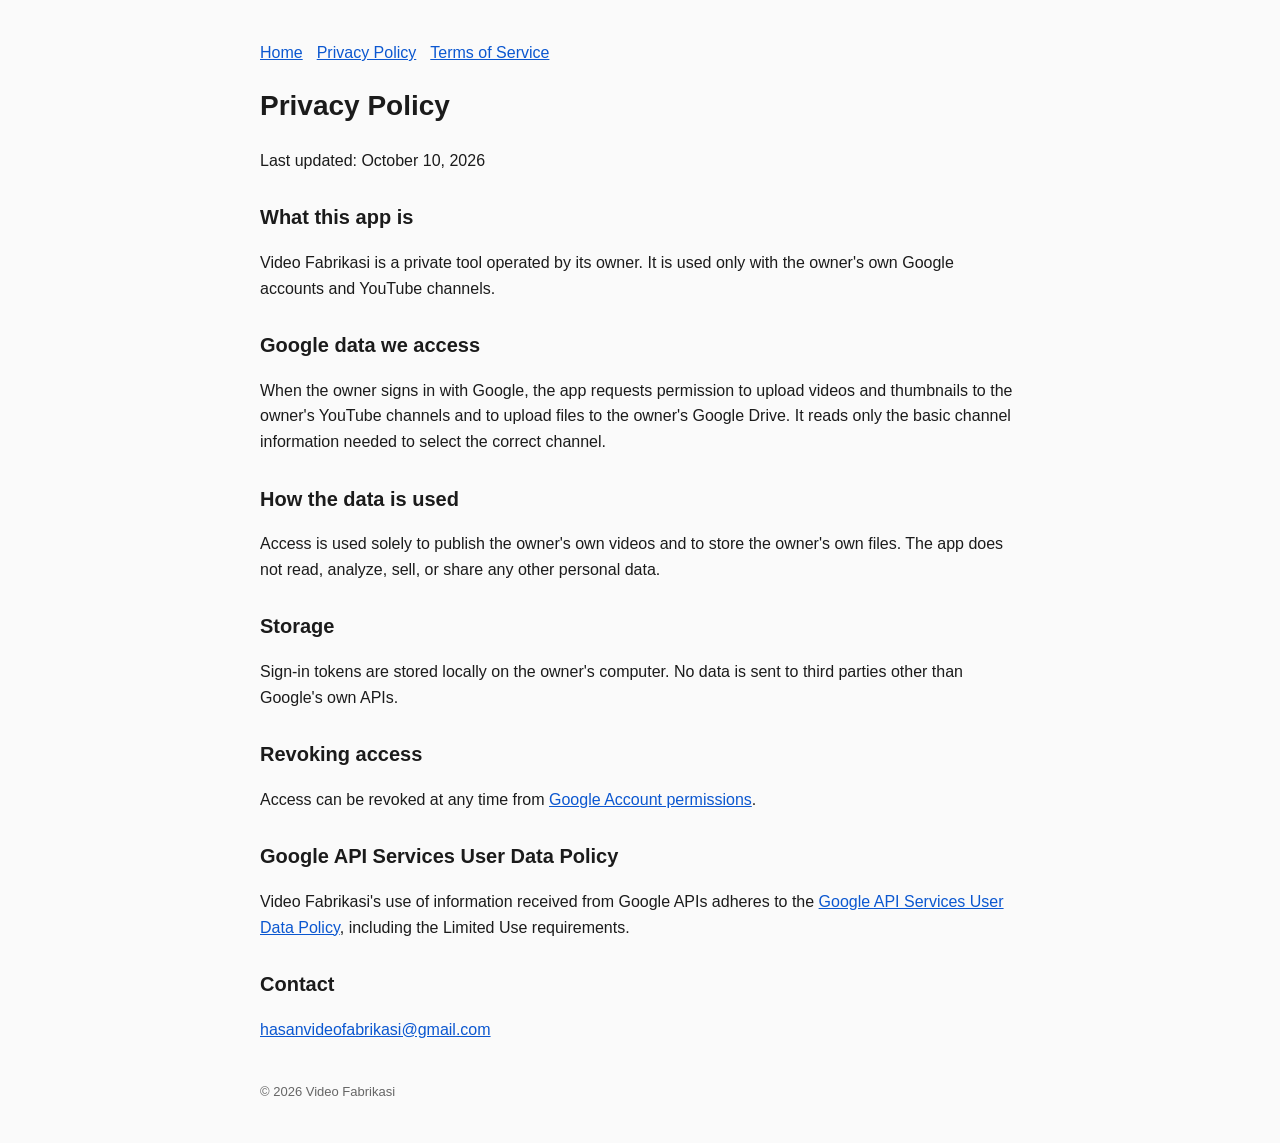
==== privacy.html @ 9af5bbc6 "Video Fabrikasi: home, privacy policy, terms Co-Authored-By: Claude Opus 5.5 <noreply@anthropic.com>" ====
<!doctype html><html lang="en"><head><meta charset="utf-8"><meta name="viewport" content="width=device-width,initial-scale=1"><title>Privacy Policy · Video Fabrikasi</title><link rel="stylesheet" href="style.css"></head>
<body><nav><a href="index.html">Home</a><a href="privacy.html">Privacy Policy</a><a href="terms.html">Terms of Service</a></nav>
<h1>Privacy Policy</h1><p>Last updated: October 10, 2026</p>
<h2>What this app is</h2><p>Video Fabrikasi is a private tool operated by its owner. It is used only with the owner's own Google accounts and YouTube channels.</p>
<h2>Google data we access</h2><p>When the owner signs in with Google, the app requests permission to upload videos and thumbnails to the owner's YouTube channels and to upload files to the owner's Google Drive. It reads only the basic channel information needed to select the correct channel.</p>
<h2>How the data is used</h2><p>Access is used solely to publish the owner's own videos and to store the owner's own files. The app does not read, analyze, sell, or share any other personal data.</p>
<h2>Storage</h2><p>Sign-in tokens are stored locally on the owner's computer. No data is sent to third parties other than Google's own APIs.</p>
<h2>Revoking access</h2><p>Access can be revoked at any time from <a href="https://myaccount.google.com/permissions">Google Account permissions</a>.</p>
<h2>Google API Services User Data Policy</h2><p>Video Fabrikasi's use of information received from Google APIs adheres to the <a href="https://developers.google.com/terms/api-services-user-data-policy">Google API Services User Data Policy</a>, including the Limited Use requirements.</p>
<h2>Contact</h2><p><a href="mailto:hasanvideofabrikasi@gmail.com">hasanvideofabrikasi@gmail.com</a></p>
<footer>© 2026 Video Fabrikasi</footer></body></html>
---- style.css ----
body{font-family:-apple-system,Segoe UI,Roboto,Arial,sans-serif;max-width:760px;margin:40px auto;padding:0 18px;line-height:1.6;color:#1b1b1b;background:#fafafa}
h1{font-size:28px}h2{font-size:20px;margin-top:28px}a{color:#0b57d0}nav a{margin-right:14px}footer{margin-top:40px;font-size:13px;color:#666}
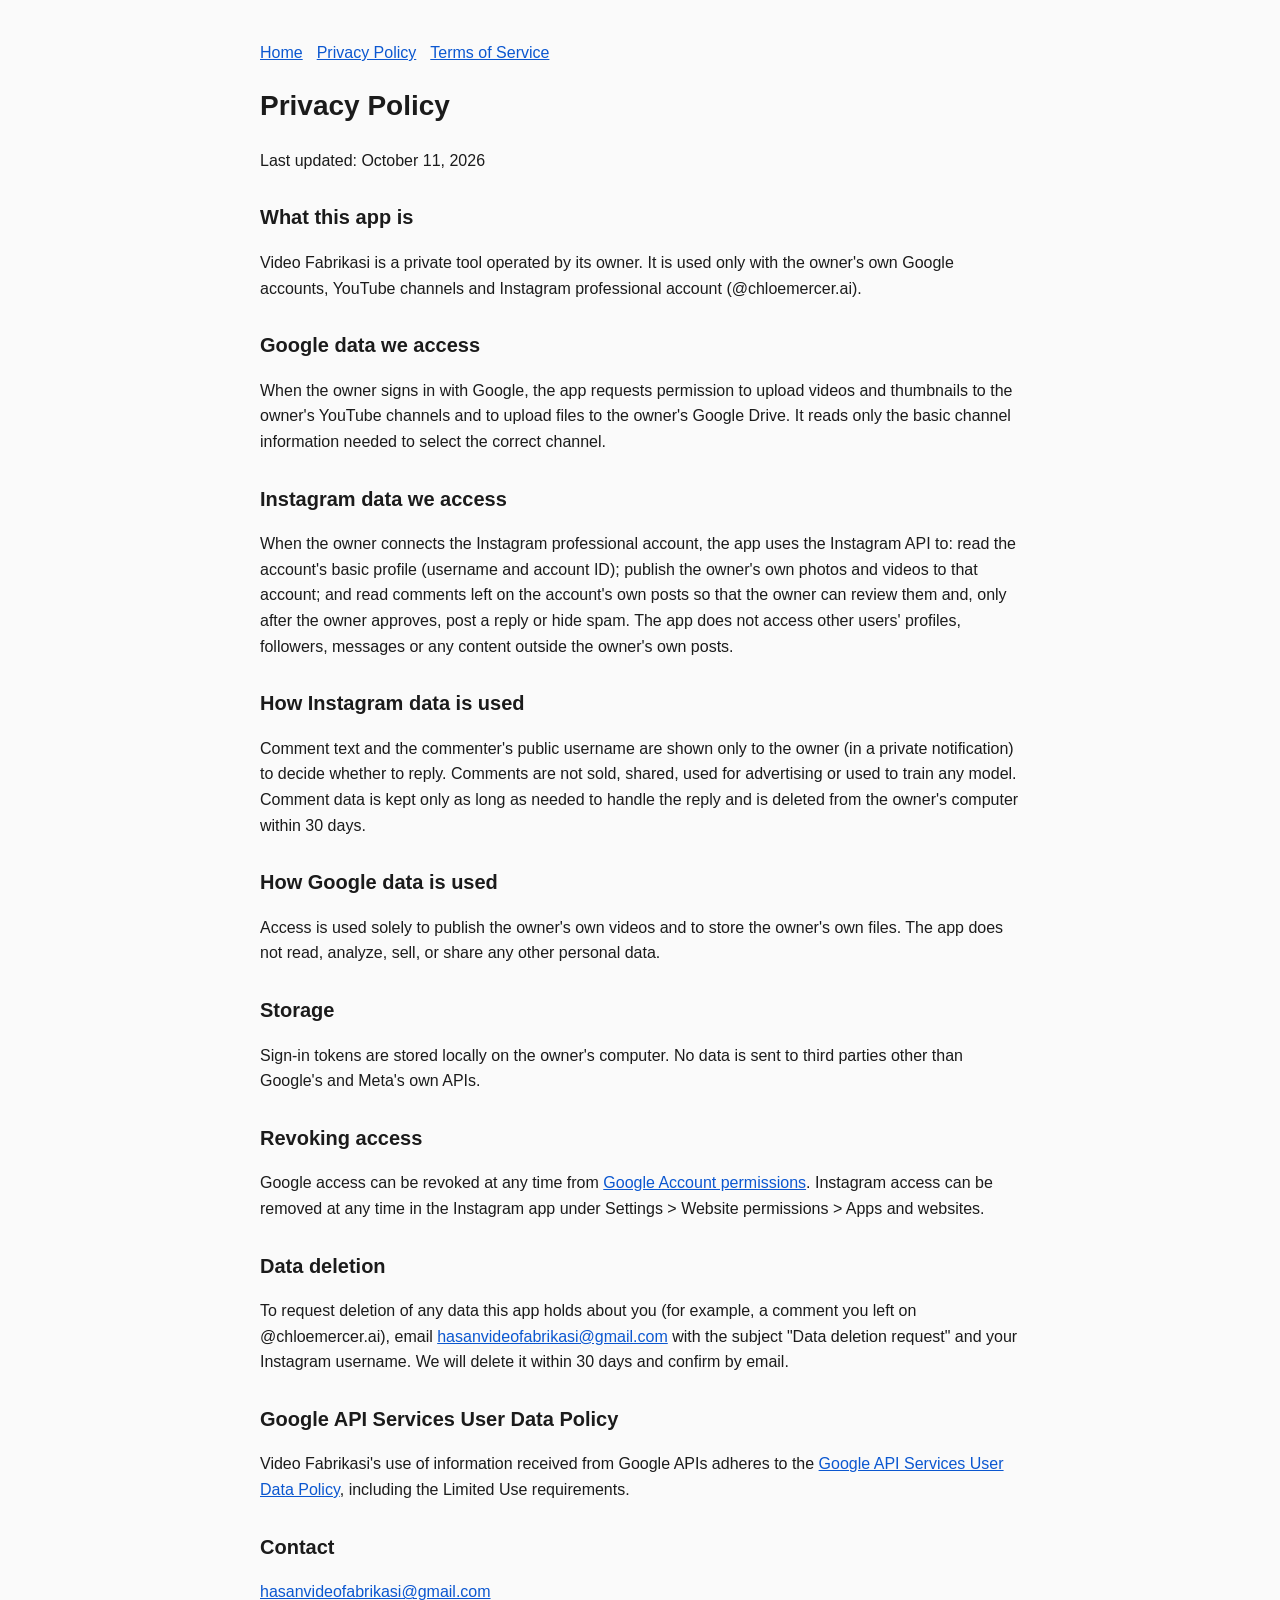
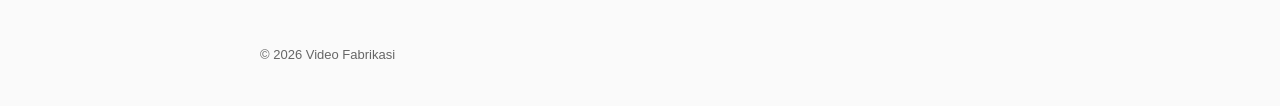
==== commit 1b2dd278: "Privacy policy: Instagram data and deletion" ====
--- a/privacy.html
+++ b/privacy.html
@@ -1,11 +1,14 @@
 <!doctype html><html lang="en"><head><meta charset="utf-8"><meta name="viewport" content="width=device-width,initial-scale=1"><title>Privacy Policy · Video Fabrikasi</title><link rel="stylesheet" href="style.css"></head>
 <body><nav><a href="index.html">Home</a><a href="privacy.html">Privacy Policy</a><a href="terms.html">Terms of Service</a></nav>
-<h1>Privacy Policy</h1><p>Last updated: October 10, 2026</p>
-<h2>What this app is</h2><p>Video Fabrikasi is a private tool operated by its owner. It is used only with the owner's own Google accounts and YouTube channels.</p>
+<h1>Privacy Policy</h1><p>Last updated: October 11, 2026</p>
+<h2>What this app is</h2><p>Video Fabrikasi is a private tool operated by its owner. It is used only with the owner's own Google accounts, YouTube channels and Instagram professional account (@chloemercer.ai).</p>
 <h2>Google data we access</h2><p>When the owner signs in with Google, the app requests permission to upload videos and thumbnails to the owner's YouTube channels and to upload files to the owner's Google Drive. It reads only the basic channel information needed to select the correct channel.</p>
-<h2>How the data is used</h2><p>Access is used solely to publish the owner's own videos and to store the owner's own files. The app does not read, analyze, sell, or share any other personal data.</p>
-<h2>Storage</h2><p>Sign-in tokens are stored locally on the owner's computer. No data is sent to third parties other than Google's own APIs.</p>
-<h2>Revoking access</h2><p>Access can be revoked at any time from <a href="https://myaccount.google.com/permissions">Google Account permissions</a>.</p>
+<h2>Instagram data we access</h2><p>When the owner connects the Instagram professional account, the app uses the Instagram API to: read the account's basic profile (username and account ID); publish the owner's own photos and videos to that account; and read comments left on the account's own posts so that the owner can review them and, only after the owner approves, post a reply or hide spam. The app does not access other users' profiles, followers, messages or any content outside the owner's own posts.</p>
+<h2>How Instagram data is used</h2><p>Comment text and the commenter's public username are shown only to the owner (in a private notification) to decide whether to reply. Comments are not sold, shared, used for advertising or used to train any model. Comment data is kept only as long as needed to handle the reply and is deleted from the owner's computer within 30 days.</p>
+<h2>How Google data is used</h2><p>Access is used solely to publish the owner's own videos and to store the owner's own files. The app does not read, analyze, sell, or share any other personal data.</p>
+<h2>Storage</h2><p>Sign-in tokens are stored locally on the owner's computer. No data is sent to third parties other than Google's and Meta's own APIs.</p>
+<h2>Revoking access</h2><p>Google access can be revoked at any time from <a href="https://myaccount.google.com/permissions">Google Account permissions</a>. Instagram access can be removed at any time in the Instagram app under Settings &gt; Website permissions &gt; Apps and websites.</p>
+<h2>Data deletion</h2><p>To request deletion of any data this app holds about you (for example, a comment you left on @chloemercer.ai), email <a href="mailto:hasanvideofabrikasi@gmail.com?subject=Data%20deletion%20request">hasanvideofabrikasi@gmail.com</a> with the subject "Data deletion request" and your Instagram username. We will delete it within 30 days and confirm by email.</p>
 <h2>Google API Services User Data Policy</h2><p>Video Fabrikasi's use of information received from Google APIs adheres to the <a href="https://developers.google.com/terms/api-services-user-data-policy">Google API Services User Data Policy</a>, including the Limited Use requirements.</p>
 <h2>Contact</h2><p><a href="mailto:hasanvideofabrikasi@gmail.com">hasanvideofabrikasi@gmail.com</a></p>
 <footer>© 2026 Video Fabrikasi</footer></body></html>
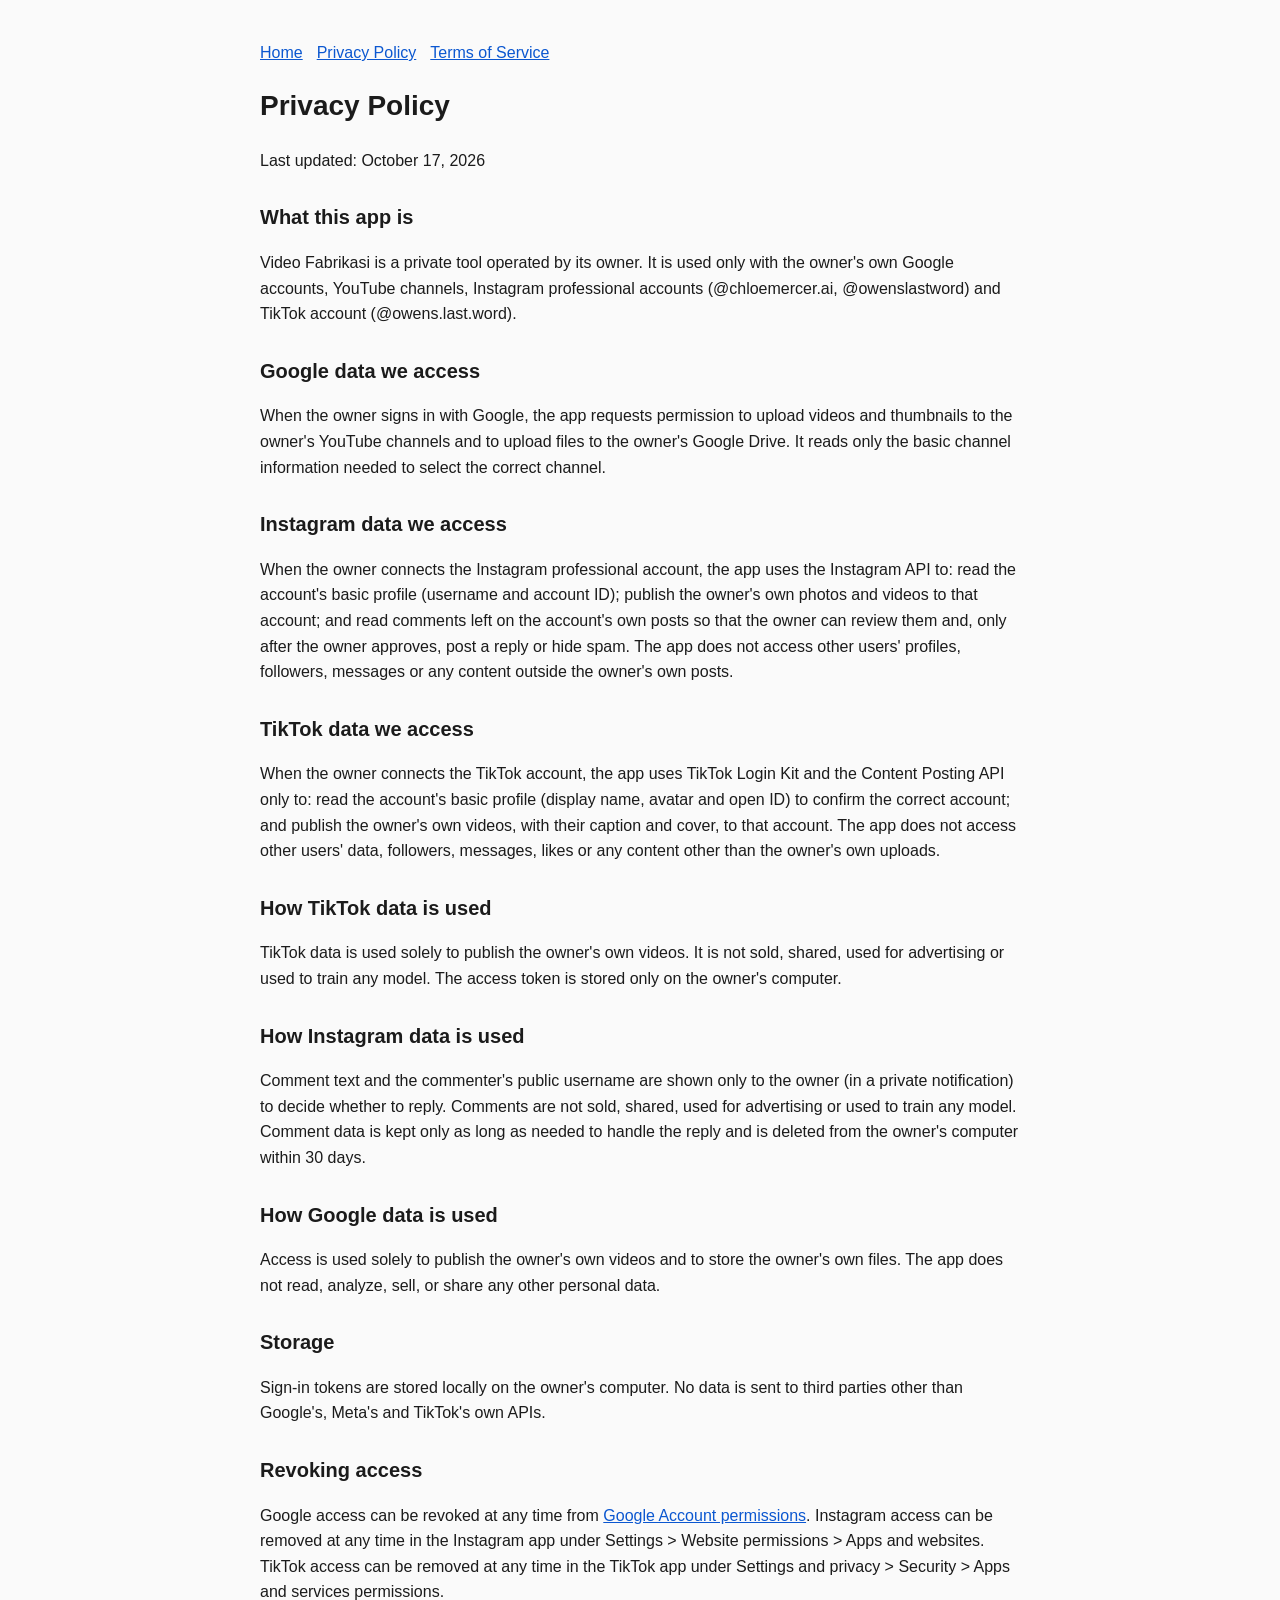
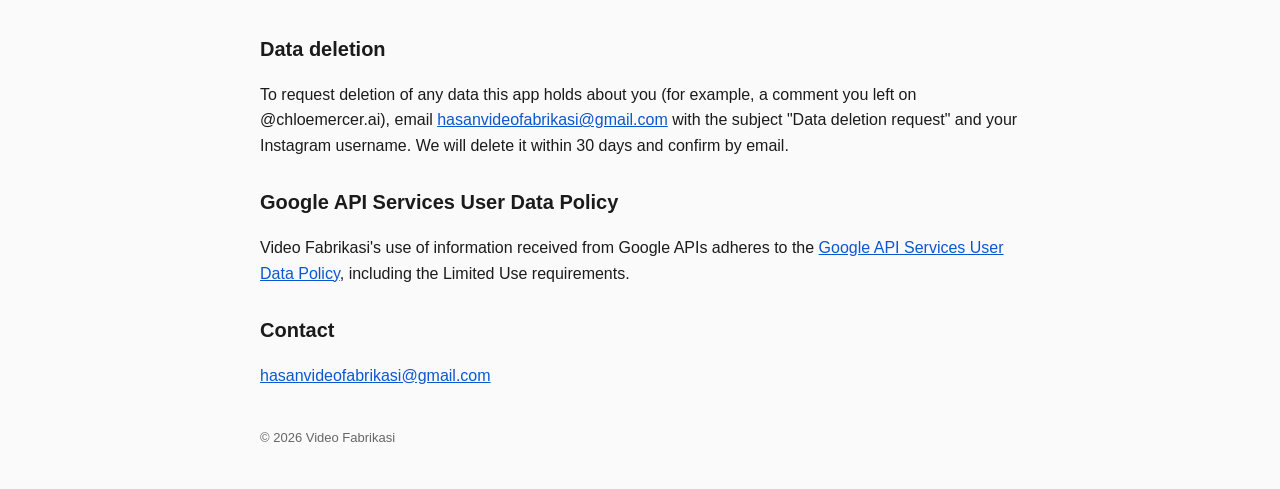
==== commit ef3fd8e8: "TikTok + Owen hesaplari" ====
--- a/privacy.html
+++ b/privacy.html
@@ -1,13 +1,15 @@
 <!doctype html><html lang="en"><head><meta charset="utf-8"><meta name="viewport" content="width=device-width,initial-scale=1"><title>Privacy Policy · Video Fabrikasi</title><link rel="stylesheet" href="style.css"></head>
 <body><nav><a href="index.html">Home</a><a href="privacy.html">Privacy Policy</a><a href="terms.html">Terms of Service</a></nav>
-<h1>Privacy Policy</h1><p>Last updated: October 11, 2026</p>
-<h2>What this app is</h2><p>Video Fabrikasi is a private tool operated by its owner. It is used only with the owner's own Google accounts, YouTube channels and Instagram professional account (@chloemercer.ai).</p>
+<h1>Privacy Policy</h1><p>Last updated: October 17, 2026</p>
+<h2>What this app is</h2><p>Video Fabrikasi is a private tool operated by its owner. It is used only with the owner's own Google accounts, YouTube channels, Instagram professional accounts (@chloemercer.ai, @owenslastword) and TikTok account (@owens.last.word).</p>
 <h2>Google data we access</h2><p>When the owner signs in with Google, the app requests permission to upload videos and thumbnails to the owner's YouTube channels and to upload files to the owner's Google Drive. It reads only the basic channel information needed to select the correct channel.</p>
 <h2>Instagram data we access</h2><p>When the owner connects the Instagram professional account, the app uses the Instagram API to: read the account's basic profile (username and account ID); publish the owner's own photos and videos to that account; and read comments left on the account's own posts so that the owner can review them and, only after the owner approves, post a reply or hide spam. The app does not access other users' profiles, followers, messages or any content outside the owner's own posts.</p>
+<h2>TikTok data we access</h2><p>When the owner connects the TikTok account, the app uses TikTok Login Kit and the Content Posting API only to: read the account's basic profile (display name, avatar and open ID) to confirm the correct account; and publish the owner's own videos, with their caption and cover, to that account. The app does not access other users' data, followers, messages, likes or any content other than the owner's own uploads.</p>
+<h2>How TikTok data is used</h2><p>TikTok data is used solely to publish the owner's own videos. It is not sold, shared, used for advertising or used to train any model. The access token is stored only on the owner's computer.</p>
 <h2>How Instagram data is used</h2><p>Comment text and the commenter's public username are shown only to the owner (in a private notification) to decide whether to reply. Comments are not sold, shared, used for advertising or used to train any model. Comment data is kept only as long as needed to handle the reply and is deleted from the owner's computer within 30 days.</p>
 <h2>How Google data is used</h2><p>Access is used solely to publish the owner's own videos and to store the owner's own files. The app does not read, analyze, sell, or share any other personal data.</p>
-<h2>Storage</h2><p>Sign-in tokens are stored locally on the owner's computer. No data is sent to third parties other than Google's and Meta's own APIs.</p>
-<h2>Revoking access</h2><p>Google access can be revoked at any time from <a href="https://myaccount.google.com/permissions">Google Account permissions</a>. Instagram access can be removed at any time in the Instagram app under Settings &gt; Website permissions &gt; Apps and websites.</p>
+<h2>Storage</h2><p>Sign-in tokens are stored locally on the owner's computer. No data is sent to third parties other than Google's, Meta's and TikTok's own APIs.</p>
+<h2>Revoking access</h2><p>Google access can be revoked at any time from <a href="https://myaccount.google.com/permissions">Google Account permissions</a>. Instagram access can be removed at any time in the Instagram app under Settings &gt; Website permissions &gt; Apps and websites. TikTok access can be removed at any time in the TikTok app under Settings and privacy &gt; Security &gt; Apps and services permissions.</p>
 <h2>Data deletion</h2><p>To request deletion of any data this app holds about you (for example, a comment you left on @chloemercer.ai), email <a href="mailto:hasanvideofabrikasi@gmail.com?subject=Data%20deletion%20request">hasanvideofabrikasi@gmail.com</a> with the subject "Data deletion request" and your Instagram username. We will delete it within 30 days and confirm by email.</p>
 <h2>Google API Services User Data Policy</h2><p>Video Fabrikasi's use of information received from Google APIs adheres to the <a href="https://developers.google.com/terms/api-services-user-data-policy">Google API Services User Data Policy</a>, including the Limited Use requirements.</p>
 <h2>Contact</h2><p><a href="mailto:hasanvideofabrikasi@gmail.com">hasanvideofabrikasi@gmail.com</a></p>
